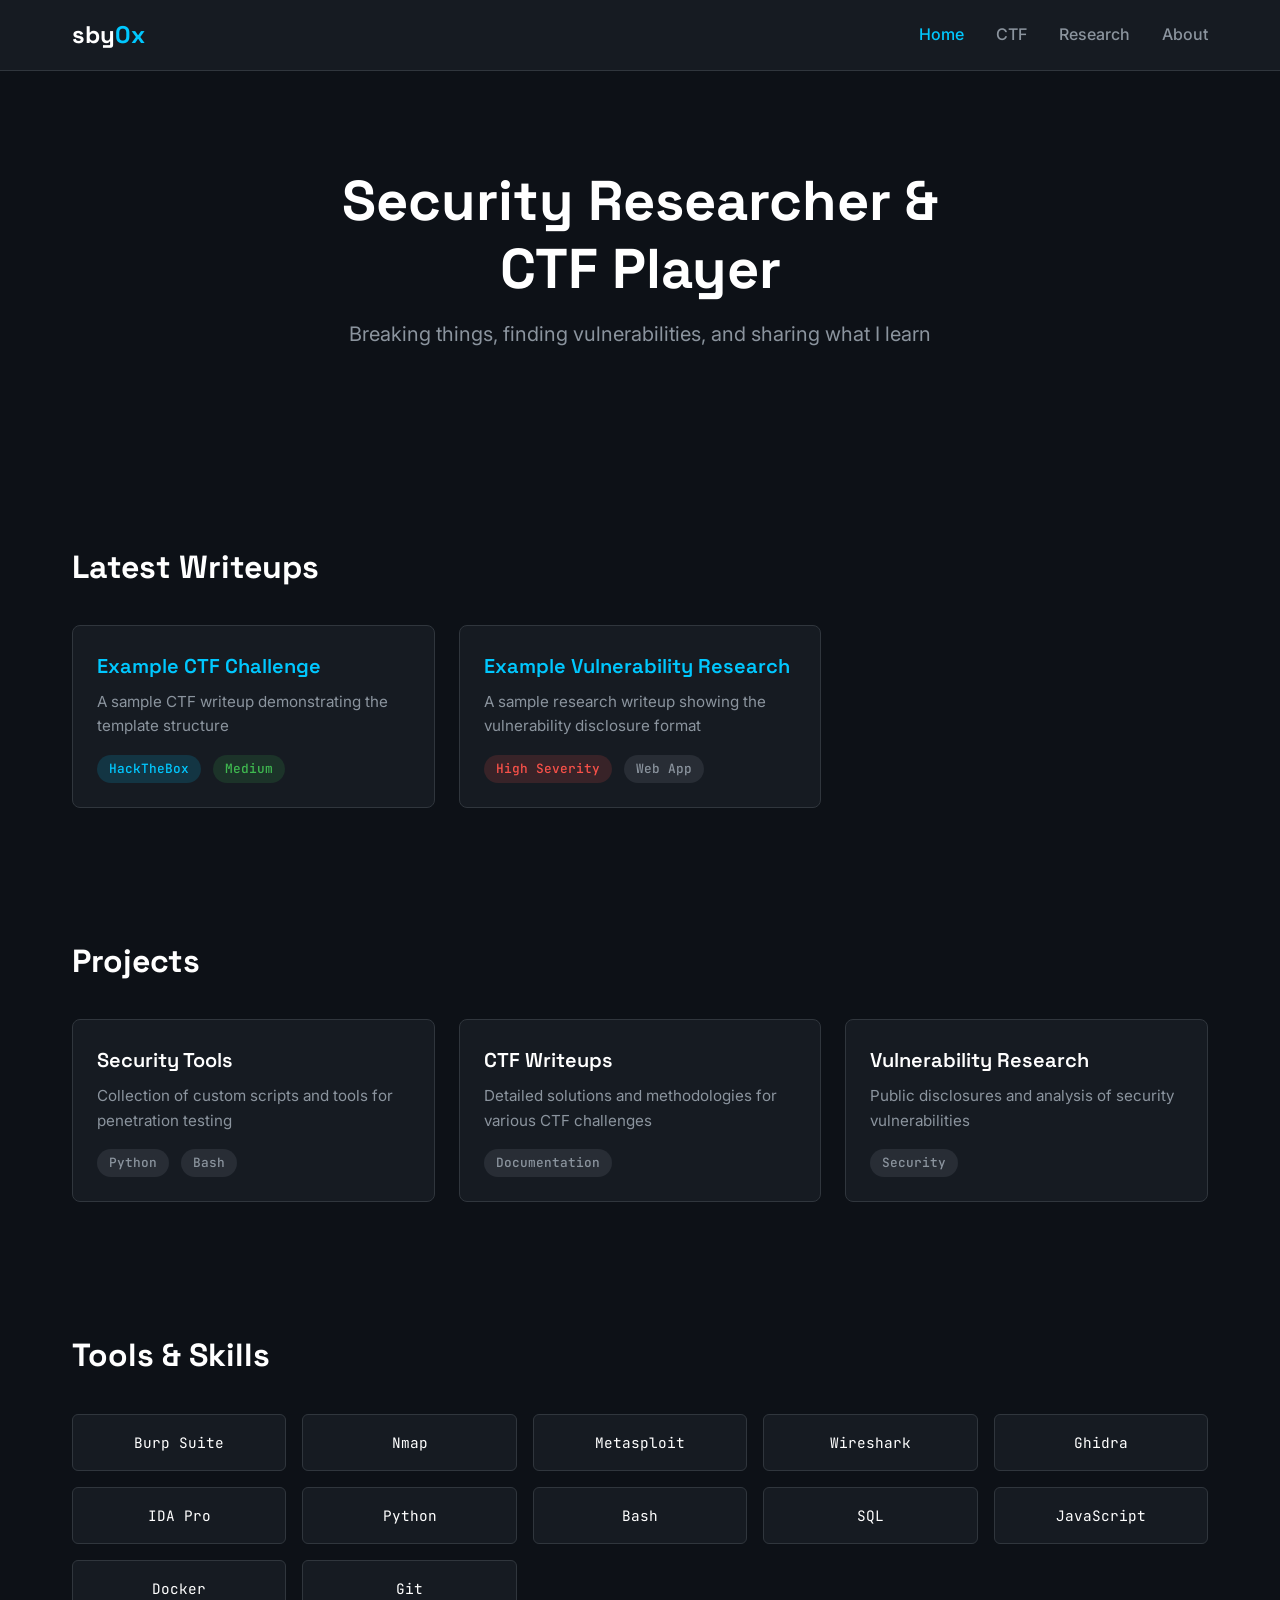
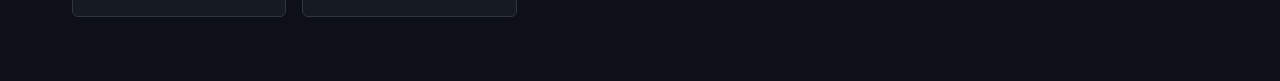
==== index.html @ 7ad6bf6d "My-website (copied layout of last website with explored HTML depth)" ====
<!DOCTYPE html>
<html lang="en">
<head>
  <meta charset="UTF-8">
  <meta name="viewport" content="width=device-width, initial-scale=1.0">
  <title>seby0x.dev</title>
  <link rel="stylesheet" href="css/styles.css">
</head>
<body>
  <nav>
    <div class="container nav-content">
      <a href="index.html" class="brand">
        <span class="sby">sby</span><span class="hex">0x</span>
      </a>
      <div class="nav-links">
        <a href="index.html" class="active">Home</a>
        <a href="ctf.html">CTF</a>
        <a href="research.html">Research</a>
        <a href="about.html">About</a>
      </div>
    </div>
  </nav>

  <section class="hero">
    <div class="container">
      <h1>Security Researcher &<br>CTF Player</h1>
      <p class="tagline">Breaking things, finding vulnerabilities, and sharing what I learn</p>
    </div>
  </section>

  <section class="section">
    <div class="container">
      <h2 class="section-title">Latest Writeups</h2>
      <div class="card-grid">
        <a href="ctf/example-ctf.html" class="card">
          <h3 class="card-title">Example CTF Challenge</h3>
          <p class="card-description">A sample CTF writeup demonstrating the template structure</p>
          <div class="card-meta">
            <span class="badge badge-cyan">HackTheBox</span>
            <span class="badge badge-green">Medium</span>
          </div>
        </a>
        <a href="research/example-vuln.html" class="card">
          <h3 class="card-title">Example Vulnerability Research</h3>
          <p class="card-description">A sample research writeup showing the vulnerability disclosure format</p>
          <div class="card-meta">
            <span class="badge badge-red">High Severity</span>
            <span class="badge badge-gray">Web App</span>
          </div>
        </a>
      </div>
    </div>
  </section>

  <section class="section">
    <div class="container">
      <h2 class="section-title">Projects</h2>
      <div class="card-grid">
        <div class="card">
          <h3 class="card-title">Security Tools</h3>
          <p class="card-description">Collection of custom scripts and tools for penetration testing</p>
          <div class="card-meta">
            <span class="badge badge-gray">Python</span>
            <span class="badge badge-gray">Bash</span>
          </div>
        </div>
        <div class="card">
          <h3 class="card-title">CTF Writeups</h3>
          <p class="card-description">Detailed solutions and methodologies for various CTF challenges</p>
          <div class="card-meta">
            <span class="badge badge-gray">Documentation</span>
          </div>
        </div>
        <div class="card">
          <h3 class="card-title">Vulnerability Research</h3>
          <p class="card-description">Public disclosures and analysis of security vulnerabilities</p>
          <div class="card-meta">
            <span class="badge badge-gray">Security</span>
          </div>
        </div>
      </div>
    </div>
  </section>

  <section class="section">
    <div class="container">
      <h2 class="section-title">Tools & Skills</h2>
      <div class="tools-grid">
        <div class="tool-item">Burp Suite</div>
        <div class="tool-item">Nmap</div>
        <div class="tool-item">Metasploit</div>
        <div class="tool-item">Wireshark</div>
        <div class="tool-item">Ghidra</div>
        <div class="tool-item">IDA Pro</div>
        <div class="tool-item">Python</div>
        <div class="tool-item">Bash</div>
        <div class="tool-item">SQL</div>
        <div class="tool-item">JavaScript</div>
        <div class="tool-item">Docker</div>
        <div class="tool-item">Git</div>
      </div>
    </div>
  </section>
</body>
</html>
---- css/styles.css ----
@import url('https://fonts.googleapis.com/css2?family=Inter:wght@400;500;600&family=JetBrains+Mono:wght@400;500&family=Space+Grotesk:wght@500;600;700&display=swap');

:root {
  --bg-primary: #0d1117;
  --bg-card: #161b22;
  --accent-cyan: #00c8ff;
  --severity-high: #f85149;
  --severity-low: #3fb950;
  --text-primary: #ffffff;
  --text-secondary: #8b949e;
  --border-color: #30363d;
}

* {
  margin: 0;
  padding: 0;
  box-sizing: border-box;
}

body {
  font-family: 'Inter', sans-serif;
  background-color: var(--bg-primary);
  color: var(--text-primary);
  line-height: 1.6;
}

h1, h2, h3, h4, h5, h6 {
  font-family: 'Space Grotesk', sans-serif;
}

code, pre {
  font-family: 'JetBrains Mono', monospace;
}

a {
  color: var(--accent-cyan);
  text-decoration: none;
  transition: opacity 0.2s;
}

a:hover {
  opacity: 0.8;
}

.container {
  max-width: 1200px;
  margin: 0 auto;
  padding: 0 2rem;
}

nav {
  background-color: var(--bg-card);
  border-bottom: 1px solid var(--border-color);
  padding: 1rem 0;
  position: sticky;
  top: 0;
  z-index: 100;
}

.nav-content {
  display: flex;
  justify-content: space-between;
  align-items: center;
}

.brand {
  font-family: 'Space Grotesk', sans-serif;
  font-size: 1.5rem;
  font-weight: 700;
  color: var(--text-primary);
}

.brand .sby {
  color: #ffffff;
}

.brand .hex {
  color: var(--accent-cyan);
}

.nav-links {
  display: flex;
  gap: 2rem;
}

.nav-links a {
  color: var(--text-secondary);
  font-weight: 500;
}

.nav-links a:hover,
.nav-links a.active {
  color: var(--accent-cyan);
}

.hero {
  padding: 6rem 0;
  text-align: center;
}

.hero h1 {
  font-size: 3.5rem;
  margin-bottom: 1rem;
  line-height: 1.2;
}

.hero .tagline {
  font-size: 1.25rem;
  color: var(--text-secondary);
  margin-bottom: 2rem;
}

.section {
  padding: 4rem 0;
}

.section-title {
  font-size: 2rem;
  margin-bottom: 2rem;
  color: var(--text-primary);
}

.card-grid {
  display: grid;
  grid-template-columns: repeat(auto-fill, minmax(320px, 1fr));
  gap: 1.5rem;
}

.card {
  background-color: var(--bg-card);
  border: 1px solid var(--border-color);
  border-radius: 8px;
  padding: 1.5rem;
  transition: transform 0.2s, border-color 0.2s;
}

.card:hover {
  transform: translateY(-4px);
  border-color: var(--accent-cyan);
}

.card-title {
  font-size: 1.25rem;
  font-weight: 600;
  margin-bottom: 0.5rem;
  font-family: 'Space Grotesk', sans-serif;
}

.card-description {
  color: var(--text-secondary);
  font-size: 0.95rem;
  margin-bottom: 1rem;
}

.card-meta {
  display: flex;
  gap: 0.75rem;
  flex-wrap: wrap;
}

.badge {
  display: inline-block;
  padding: 0.25rem 0.75rem;
  border-radius: 9999px;
  font-size: 0.8rem;
  font-weight: 500;
  font-family: 'JetBrains Mono', monospace;
}

.badge-cyan {
  background-color: rgba(0, 200, 255, 0.15);
  color: var(--accent-cyan);
}

.badge-red {
  background-color: rgba(248, 81, 73, 0.15);
  color: var(--severity-high);
}

.badge-green {
  background-color: rgba(63, 185, 80, 0.15);
  color: var(--severity-low);
}

.badge-gray {
  background-color: rgba(139, 148, 158, 0.15);
  color: var(--text-secondary);
}

.filters {
  display: flex;
  gap: 1rem;
  margin-bottom: 2rem;
  flex-wrap: wrap;
}

.search-bar {
  width: 100%;
  max-width: 400px;
  padding: 0.75rem 1rem;
  background-color: var(--bg-card);
  border: 1px solid var(--border-color);
  border-radius: 8px;
  color: var(--text-primary);
  font-family: 'Inter', sans-serif;
  font-size: 1rem;
  margin-bottom: 2rem;
}

.search-bar:focus {
  outline: none;
  border-color: var(--accent-cyan);
}

.filter-btn {
  padding: 0.5rem 1rem;
  background-color: var(--bg-card);
  border: 1px solid var(--border-color);
  border-radius: 6px;
  color: var(--text-secondary);
  cursor: pointer;
  font-family: 'Inter', sans-serif;
  font-size: 0.9rem;
  transition: all 0.2s;
}

.filter-btn:hover,
.filter-btn.active {
  background-color: var(--accent-cyan);
  color: var(--bg-primary);
  border-color: var(--accent-cyan);
}

.tools-grid {
  display: grid;
  grid-template-columns: repeat(auto-fill, minmax(200px, 1fr));
  gap: 1rem;
}

.tool-item {
  background-color: var(--bg-card);
  border: 1px solid var(--border-color);
  border-radius: 6px;
  padding: 1rem;
  text-align: center;
  font-family: 'JetBrains Mono', monospace;
  font-size: 0.9rem;
}

.about-content {
  display: grid;
  grid-template-columns: 1fr 1fr;
  gap: 3rem;
}

.about-text p {
  color: var(--text-secondary);
  margin-bottom: 1rem;
}

.skills-list {
  display: flex;
  flex-wrap: wrap;
  gap: 0.5rem;
  margin-top: 1rem;
}

.skill-tag {
  background-color: var(--bg-card);
  border: 1px solid var(--border-color);
  padding: 0.4rem 0.8rem;
  border-radius: 6px;
  font-size: 0.85rem;
  color: var(--text-secondary);
}

.contact-links {
  display: flex;
  gap: 1rem;
  margin-top: 2rem;
}

.contact-btn {
  display: inline-flex;
  align-items: center;
  gap: 0.5rem;
  padding: 0.75rem 1.5rem;
  background-color: var(--bg-card);
  border: 1px solid var(--border-color);
  border-radius: 8px;
  color: var(--text-primary);
  font-weight: 500;
  transition: all 0.2s;
}

.contact-btn:hover {
  border-color: var(--accent-cyan);
  color: var(--accent-cyan);
}

.writeup-content {
  max-width: 800px;
  margin: 0 auto;
}

.writeup-header {
  margin-bottom: 3rem;
  padding-bottom: 2rem;
  border-bottom: 1px solid var(--border-color);
}

.writeup-title {
  font-size: 2.5rem;
  margin-bottom: 1rem;
}

.writeup-meta {
  display: flex;
  gap: 1rem;
  flex-wrap: wrap;
}

.writeup-section {
  margin-bottom: 3rem;
}

.writeup-section h3 {
  font-size: 1.5rem;
  margin-bottom: 1rem;
  color: var(--accent-cyan);
}

.writeup-section p {
  color: var(--text-secondary);
  margin-bottom: 1rem;
}

.writeup-section ul {
  color: var(--text-secondary);
  margin-left: 1.5rem;
  margin-bottom: 1rem;
}

.writeup-section li {
  margin-bottom: 0.5rem;
}

.code-block {
  background-color: var(--bg-card);
  border: 1px solid var(--border-color);
  border-radius: 8px;
  padding: 1.5rem;
  margin: 1rem 0;
  overflow-x: auto;
}

.code-block code {
  color: var(--text-secondary);
  font-size: 0.9rem;
}

.code-block code::before {
  content: '$ ';
  color: var(--accent-cyan);
}

.remediation-box {
  background-color: rgba(63, 185, 80, 0.1);
  border: 1px solid var(--severity-low);
  border-radius: 8px;
  padding: 1.5rem;
  margin: 2rem 0;
}

.remediation-box h4 {
  color: var(--severity-low);
  margin-bottom: 0.5rem;
}

@media (max-width: 768px) {
  .hero h1 {
    font-size: 2.5rem;
  }
  
  .about-content {
    grid-template-columns: 1fr;
  }
  
  .nav-links {
    gap: 1rem;
  }
  
  .card-grid {
    grid-template-columns: 1fr;
  }
}
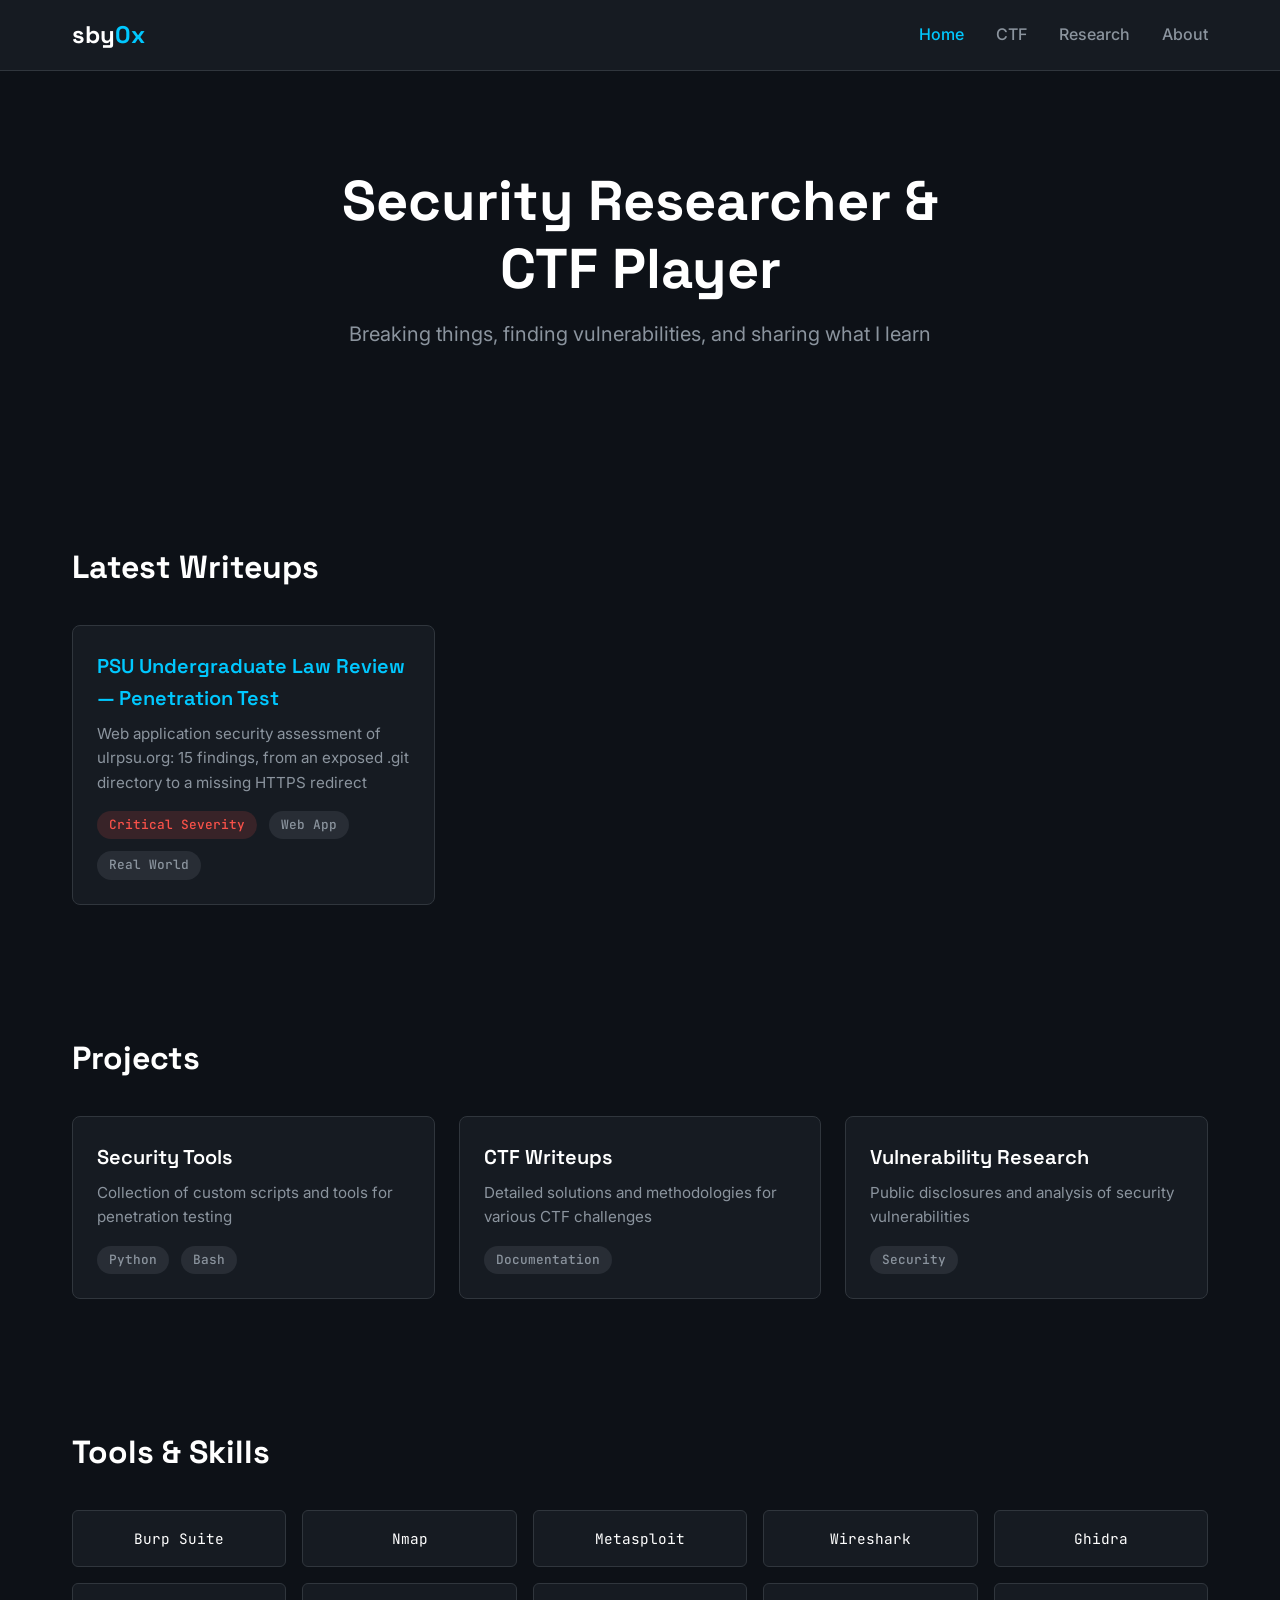
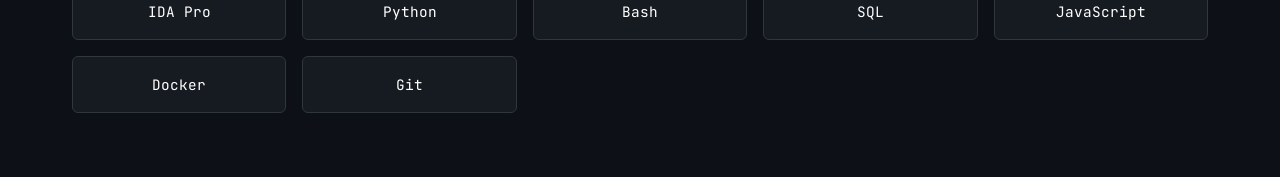
==== commit b8219622: "same commit message as last." ====
--- a/index.html
+++ b/index.html
@@ -32,20 +32,13 @@
     <div class="container">
       <h2 class="section-title">Latest Writeups</h2>
       <div class="card-grid">
-        <a href="ctf/example-ctf.html" class="card">
-          <h3 class="card-title">Example CTF Challenge</h3>
-          <p class="card-description">A sample CTF writeup demonstrating the template structure</p>
+        <a href="research/psu-ulr-pentest.html" class="card">
+          <h3 class="card-title">PSU Undergraduate Law Review — Penetration Test</h3>
+          <p class="card-description">Web application security assessment of ulrpsu.org: 15 findings, from an exposed .git directory to a missing HTTPS redirect</p>
           <div class="card-meta">
-            <span class="badge badge-cyan">HackTheBox</span>
-            <span class="badge badge-green">Medium</span>
-          </div>
-        </a>
-        <a href="research/example-vuln.html" class="card">
-          <h3 class="card-title">Example Vulnerability Research</h3>
-          <p class="card-description">A sample research writeup showing the vulnerability disclosure format</p>
-          <div class="card-meta">
-            <span class="badge badge-red">High Severity</span>
+            <span class="badge badge-red">Critical Severity</span>
             <span class="badge badge-gray">Web App</span>
+            <span class="badge badge-gray">Real World</span>
           </div>
         </a>
       </div>
--- a/css/styles.css
+++ b/css/styles.css
@@ -6,6 +6,9 @@
   --accent-cyan: #00c8ff;
   --severity-high: #f85149;
   --severity-low: #3fb950;
+  --severity-orange: #f0883e;
+  --severity-yellow: #d29922;
+  --severity-blue: #58a6ff;
   --text-primary: #ffffff;
   --text-secondary: #8b949e;
   --border-color: #30363d;
@@ -118,6 +121,11 @@
   font-size: 2rem;
   margin-bottom: 2rem;
   color: var(--text-primary);
+}
+
+.page-intro {
+  color: var(--text-secondary);
+  margin-bottom: 2rem;
 }
 
 .card-grid {
@@ -187,6 +195,21 @@
   color: var(--text-secondary);
 }
 
+.badge-orange {
+  background-color: rgba(240, 136, 62, 0.15);
+  color: var(--severity-orange);
+}
+
+.badge-yellow {
+  background-color: rgba(210, 153, 34, 0.15);
+  color: var(--severity-yellow);
+}
+
+.badge-blue {
+  background-color: rgba(88, 166, 255, 0.15);
+  color: var(--severity-blue);
+}
+
 .filters {
   display: flex;
   gap: 1rem;
@@ -375,6 +398,160 @@
 .remediation-box h4 {
   color: var(--severity-low);
   margin-bottom: 0.5rem;
+}
+
+.remediation-box p,
+.remediation-box li {
+  color: var(--text-secondary);
+}
+
+.remediation-box ul {
+  margin-left: 1.5rem;
+  margin-bottom: 1rem;
+}
+
+.writeup-subtitle {
+  font-size: 1.25rem;
+  color: var(--text-secondary);
+  margin-bottom: 1.5rem;
+}
+
+.overview-grid {
+  display: grid;
+  grid-template-columns: repeat(auto-fill, minmax(220px, 1fr));
+  gap: 1rem;
+}
+
+.overview-item {
+  background-color: var(--bg-card);
+  border: 1px solid var(--border-color);
+  border-radius: 8px;
+  padding: 1rem 1.25rem;
+}
+
+.overview-label {
+  display: block;
+  font-family: 'JetBrains Mono', monospace;
+  font-size: 0.8rem;
+  color: var(--accent-cyan);
+  text-transform: uppercase;
+  margin-bottom: 0.25rem;
+}
+
+.overview-item p {
+  margin-bottom: 0;
+}
+
+.severity-summary {
+  display: flex;
+  gap: 0.75rem;
+  flex-wrap: wrap;
+  margin-top: 1rem;
+}
+
+.finding-card {
+  background-color: var(--bg-card);
+  border: 1px solid var(--border-color);
+  border-left: 4px solid var(--text-secondary);
+  border-radius: 8px;
+  padding: 1.5rem;
+  margin-bottom: 1.5rem;
+}
+
+.finding-card.critical { border-left-color: var(--severity-high); }
+.finding-card.high { border-left-color: var(--severity-orange); }
+.finding-card.medium { border-left-color: var(--severity-yellow); }
+.finding-card.low { border-left-color: var(--severity-blue); }
+
+.finding-header {
+  display: flex;
+  justify-content: space-between;
+  align-items: flex-start;
+  gap: 1rem;
+  margin-bottom: 1rem;
+}
+
+.finding-id {
+  font-family: 'JetBrains Mono', monospace;
+  font-size: 0.85rem;
+  color: var(--accent-cyan);
+}
+
+.finding-title {
+  font-size: 1.2rem;
+  font-weight: 600;
+}
+
+.finding-field {
+  margin-bottom: 1rem;
+}
+
+.finding-field:last-child {
+  margin-bottom: 0;
+}
+
+.finding-label {
+  display: block;
+  font-family: 'Space Grotesk', sans-serif;
+  font-weight: 600;
+  font-size: 0.9rem;
+  color: var(--text-primary);
+  margin-bottom: 0.25rem;
+}
+
+.writeup-section .finding-field p,
+.finding-field p {
+  margin-bottom: 0.5rem;
+}
+
+.finding-field ul {
+  margin-bottom: 0.5rem;
+}
+
+.output-block {
+  background-color: var(--bg-primary);
+  border: 1px solid var(--border-color);
+  border-radius: 8px;
+  padding: 1rem 1.5rem;
+  margin: 0.5rem 0;
+  overflow-x: auto;
+  color: var(--text-secondary);
+  font-size: 0.85rem;
+}
+
+.finding-card .code-block {
+  background-color: var(--bg-primary);
+  padding: 1rem 1.5rem;
+  margin: 0.5rem 0;
+}
+
+.lessons-list {
+  counter-reset: lesson;
+  list-style: none;
+}
+
+.writeup-section .lessons-list {
+  margin-left: 0;
+}
+
+.lessons-list li {
+  counter-increment: lesson;
+  background-color: var(--bg-card);
+  border: 1px solid var(--border-color);
+  border-radius: 8px;
+  padding: 1.25rem 1.5rem;
+  margin-bottom: 1rem;
+}
+
+.lessons-list li::before {
+  content: counter(lesson, decimal-leading-zero);
+  font-family: 'JetBrains Mono', monospace;
+  color: var(--accent-cyan);
+  margin-right: 0.75rem;
+}
+
+.lessons-list strong {
+  color: var(--text-primary);
 }
 
 @media (max-width: 768px) {
@@ -393,4 +570,8 @@
   .card-grid {
     grid-template-columns: 1fr;
   }
-}
+
+  .finding-header {
+    flex-direction: column;
+  }
+}
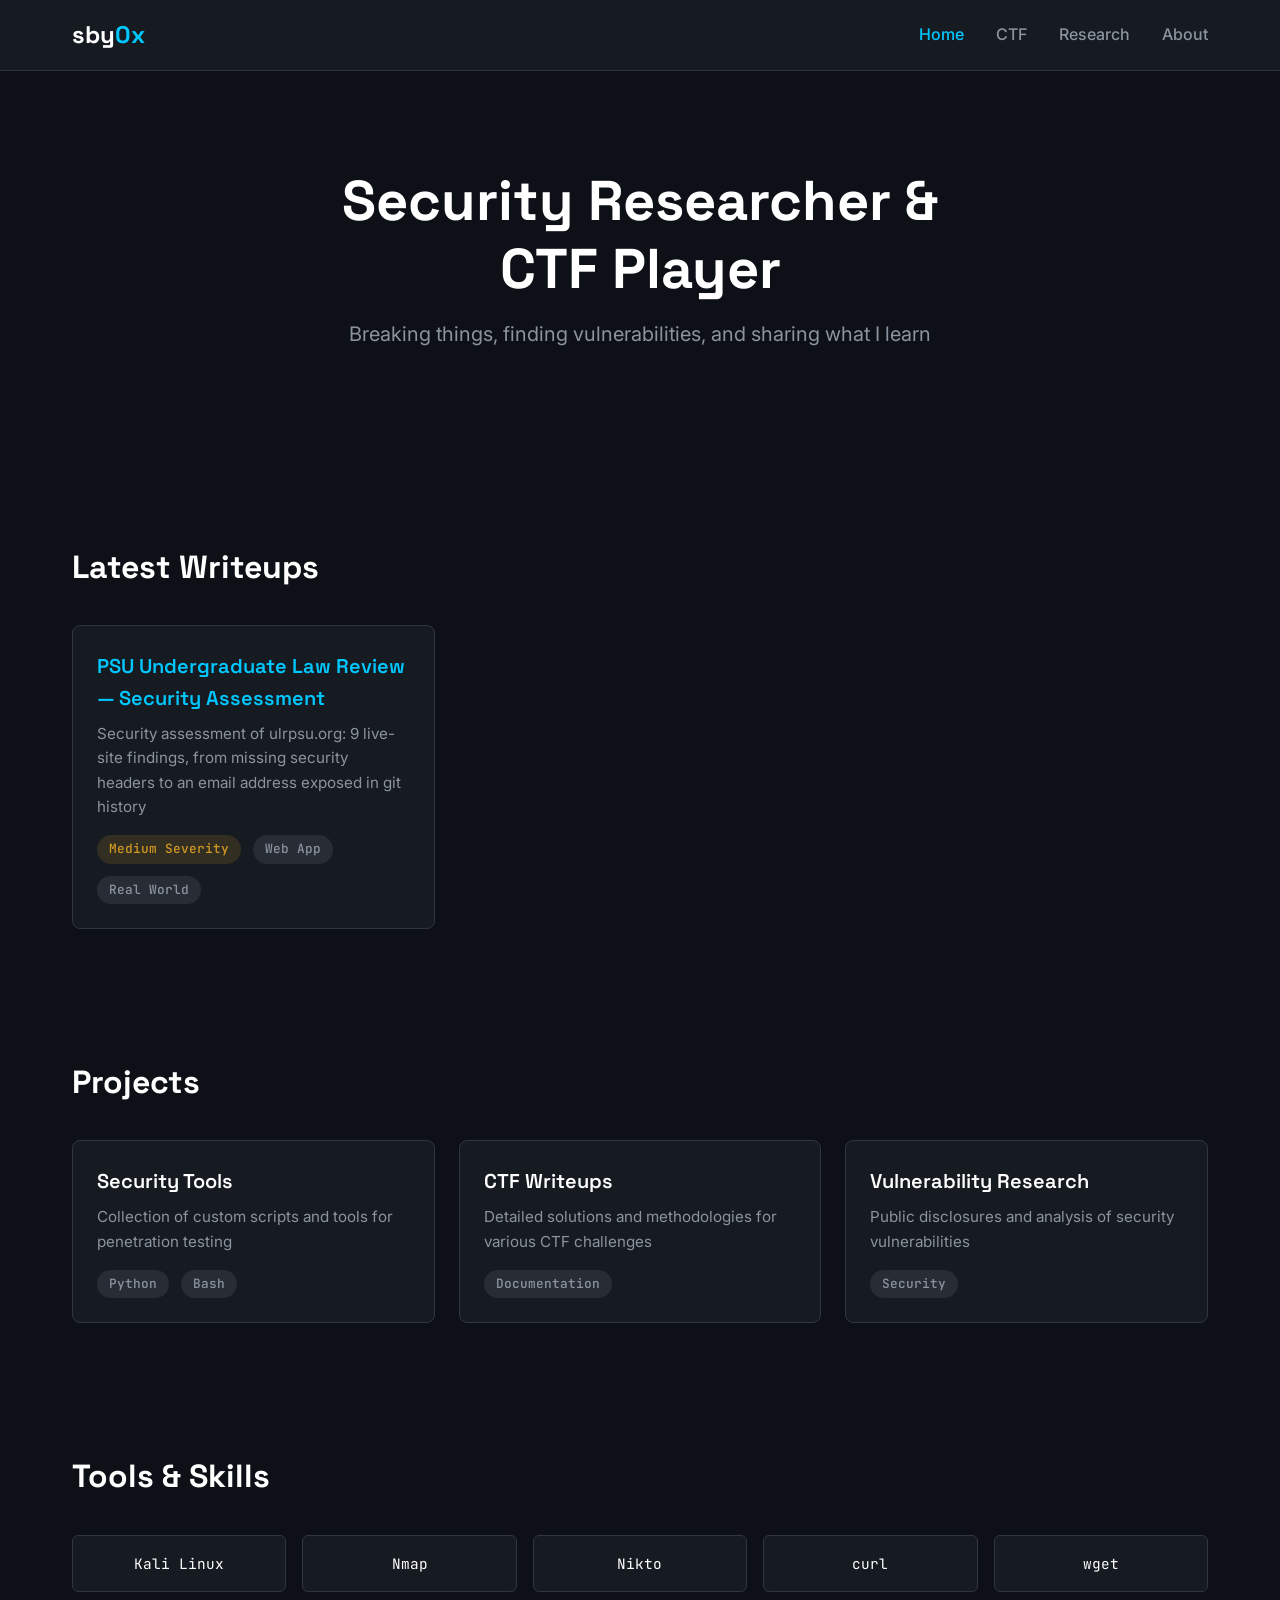
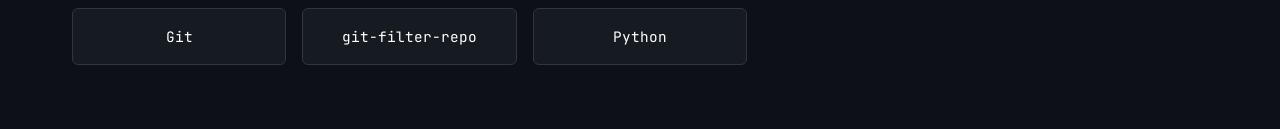
==== commit f0c09503: "upadting the ulr website writeup. dividing sections between live website tests and local - with pers" ====
--- a/index.html
+++ b/index.html
@@ -33,10 +33,10 @@
       <h2 class="section-title">Latest Writeups</h2>
       <div class="card-grid">
         <a href="research/psu-ulr-pentest.html" class="card">
-          <h3 class="card-title">PSU Undergraduate Law Review — Penetration Test</h3>
-          <p class="card-description">Web application security assessment of ulrpsu.org: 15 findings, from an exposed .git directory to a missing HTTPS redirect</p>
+          <h3 class="card-title">PSU Undergraduate Law Review — Security Assessment</h3>
+          <p class="card-description">Security assessment of ulrpsu.org: 9 live-site findings, from missing security headers to an email address exposed in git history</p>
           <div class="card-meta">
-            <span class="badge badge-red">Critical Severity</span>
+            <span class="badge badge-yellow">Medium Severity</span>
             <span class="badge badge-gray">Web App</span>
             <span class="badge badge-gray">Real World</span>
           </div>
@@ -79,18 +79,14 @@
     <div class="container">
       <h2 class="section-title">Tools & Skills</h2>
       <div class="tools-grid">
-        <div class="tool-item">Burp Suite</div>
+        <div class="tool-item">Kali Linux</div>
         <div class="tool-item">Nmap</div>
-        <div class="tool-item">Metasploit</div>
-        <div class="tool-item">Wireshark</div>
-        <div class="tool-item">Ghidra</div>
-        <div class="tool-item">IDA Pro</div>
+        <div class="tool-item">Nikto</div>
+        <div class="tool-item">curl</div>
+        <div class="tool-item">wget</div>
+        <div class="tool-item">Git</div>
+        <div class="tool-item">git-filter-repo</div>
         <div class="tool-item">Python</div>
-        <div class="tool-item">Bash</div>
-        <div class="tool-item">SQL</div>
-        <div class="tool-item">JavaScript</div>
-        <div class="tool-item">Docker</div>
-        <div class="tool-item">Git</div>
       </div>
     </div>
   </section>
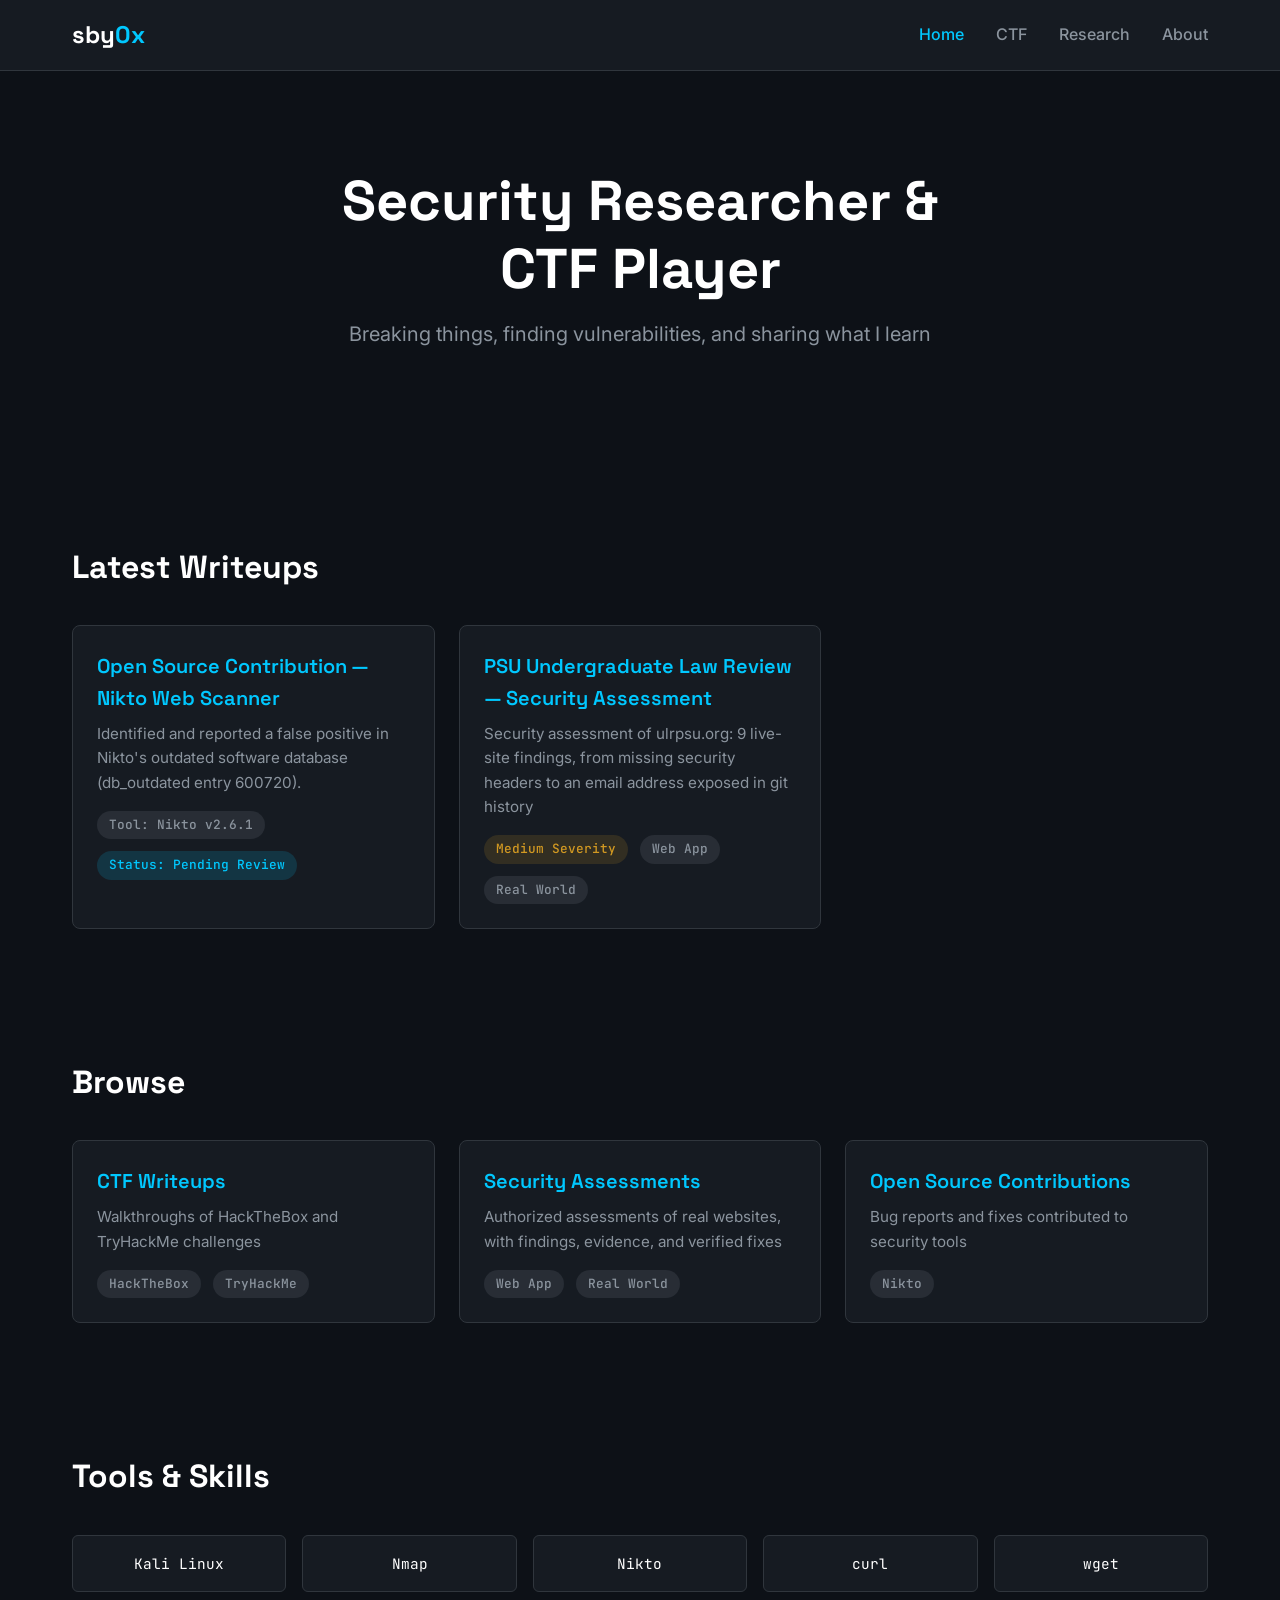
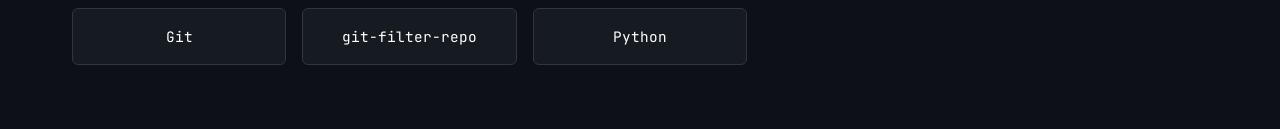
==== commit 1333edc0: "Bug report on Nikto added to research page. Adding new filter button for contributions made to tools" ====
--- a/index.html
+++ b/index.html
@@ -32,6 +32,14 @@
     <div class="container">
       <h2 class="section-title">Latest Writeups</h2>
       <div class="card-grid">
+        <a href="research/nikto-false-positive.html" class="card">
+          <h3 class="card-title">Open Source Contribution — Nikto Web Scanner</h3>
+          <p class="card-description">Identified and reported a false positive in Nikto's outdated software database (db_outdated entry 600720).</p>
+          <div class="card-meta">
+            <span class="badge badge-gray">Tool: Nikto v2.6.1</span>
+            <span class="badge badge-cyan">Status: Pending Review</span>
+          </div>
+        </a>
         <a href="research/psu-ulr-pentest.html" class="card">
           <h3 class="card-title">PSU Undergraduate Law Review — Security Assessment</h3>
           <p class="card-description">Security assessment of ulrpsu.org: 9 live-site findings, from missing security headers to an email address exposed in git history</p>
@@ -47,30 +55,31 @@
 
   <section class="section">
     <div class="container">
-      <h2 class="section-title">Projects</h2>
+      <h2 class="section-title">Browse</h2>
       <div class="card-grid">
-        <div class="card">
-          <h3 class="card-title">Security Tools</h3>
-          <p class="card-description">Collection of custom scripts and tools for penetration testing</p>
+        <a href="ctf.html" class="card">
+          <h3 class="card-title">CTF Writeups</h3>
+          <p class="card-description">Walkthroughs of HackTheBox and TryHackMe challenges</p>
           <div class="card-meta">
-            <span class="badge badge-gray">Python</span>
-            <span class="badge badge-gray">Bash</span>
+            <span class="badge badge-gray">HackTheBox</span>
+            <span class="badge badge-gray">TryHackMe</span>
           </div>
-        </div>
-        <div class="card">
-          <h3 class="card-title">CTF Writeups</h3>
-          <p class="card-description">Detailed solutions and methodologies for various CTF challenges</p>
+        </a>
+        <a href="research.html" class="card">
+          <h3 class="card-title">Security Assessments</h3>
+          <p class="card-description">Authorized assessments of real websites, with findings, evidence, and verified fixes</p>
           <div class="card-meta">
-            <span class="badge badge-gray">Documentation</span>
+            <span class="badge badge-gray">Web App</span>
+            <span class="badge badge-gray">Real World</span>
           </div>
-        </div>
-        <div class="card">
-          <h3 class="card-title">Vulnerability Research</h3>
-          <p class="card-description">Public disclosures and analysis of security vulnerabilities</p>
+        </a>
+        <a href="research.html#contribution" class="card">
+          <h3 class="card-title">Open Source Contributions</h3>
+          <p class="card-description">Bug reports and fixes contributed to security tools</p>
           <div class="card-meta">
-            <span class="badge badge-gray">Security</span>
+            <span class="badge badge-gray">Nikto</span>
           </div>
-        </div>
+        </a>
       </div>
     </div>
   </section>
--- a/css/styles.css
+++ b/css/styles.css
@@ -164,6 +164,18 @@
   display: flex;
   gap: 0.75rem;
   flex-wrap: wrap;
+}
+
+.card-actions {
+  display: flex;
+  gap: 0.75rem;
+  flex-wrap: wrap;
+  margin-top: 1.25rem;
+}
+
+.card-actions .contact-btn {
+  padding: 0.5rem 0.875rem;
+  font-size: 0.85rem;
 }
 
 .badge {
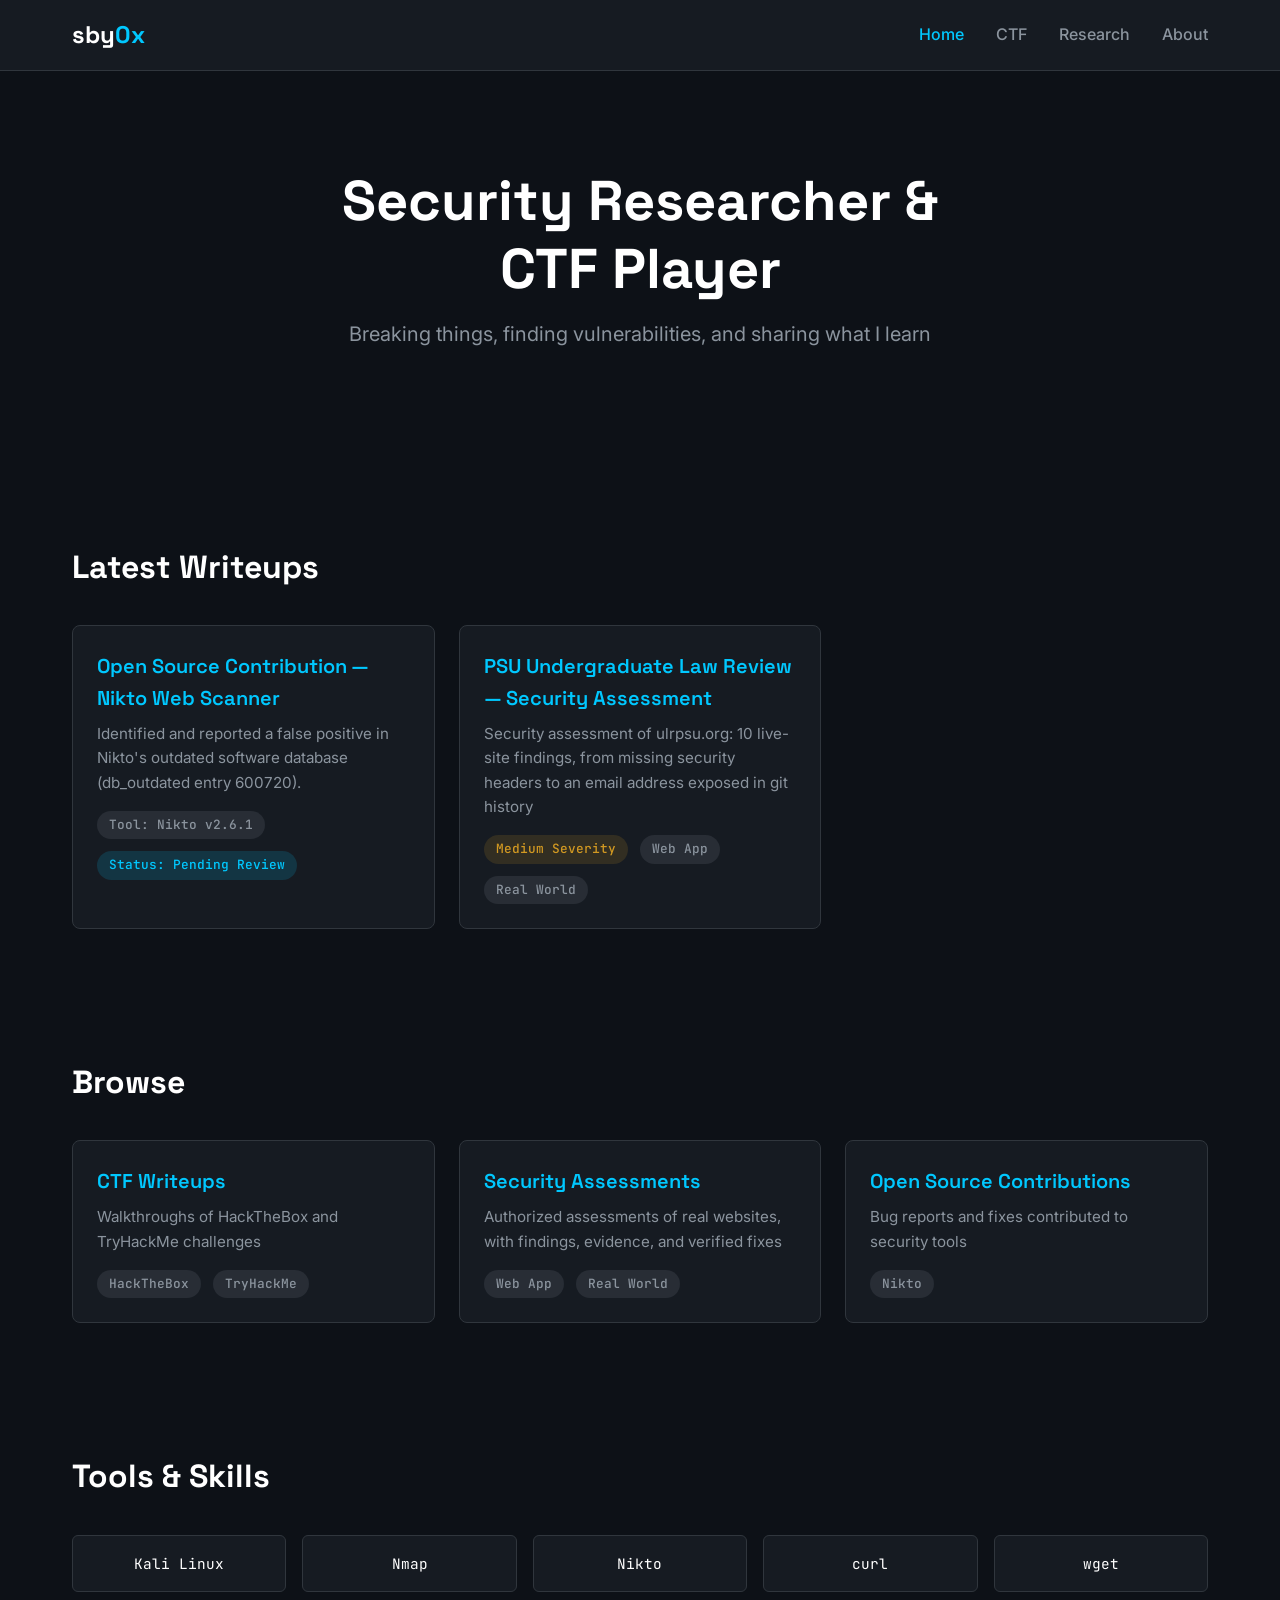
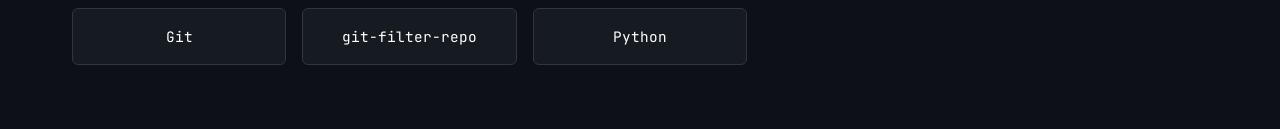
==== commit 768ee33d: "adding new notes and a new RECON to the website pen test" ====
--- a/index.html
+++ b/index.html
@@ -42,7 +42,7 @@
         </a>
         <a href="research/psu-ulr-pentest.html" class="card">
           <h3 class="card-title">PSU Undergraduate Law Review — Security Assessment</h3>
-          <p class="card-description">Security assessment of ulrpsu.org: 9 live-site findings, from missing security headers to an email address exposed in git history</p>
+          <p class="card-description">Security assessment of ulrpsu.org: 10 live-site findings, from missing security headers to an email address exposed in git history</p>
           <div class="card-meta">
             <span class="badge badge-yellow">Medium Severity</span>
             <span class="badge badge-gray">Web App</span>
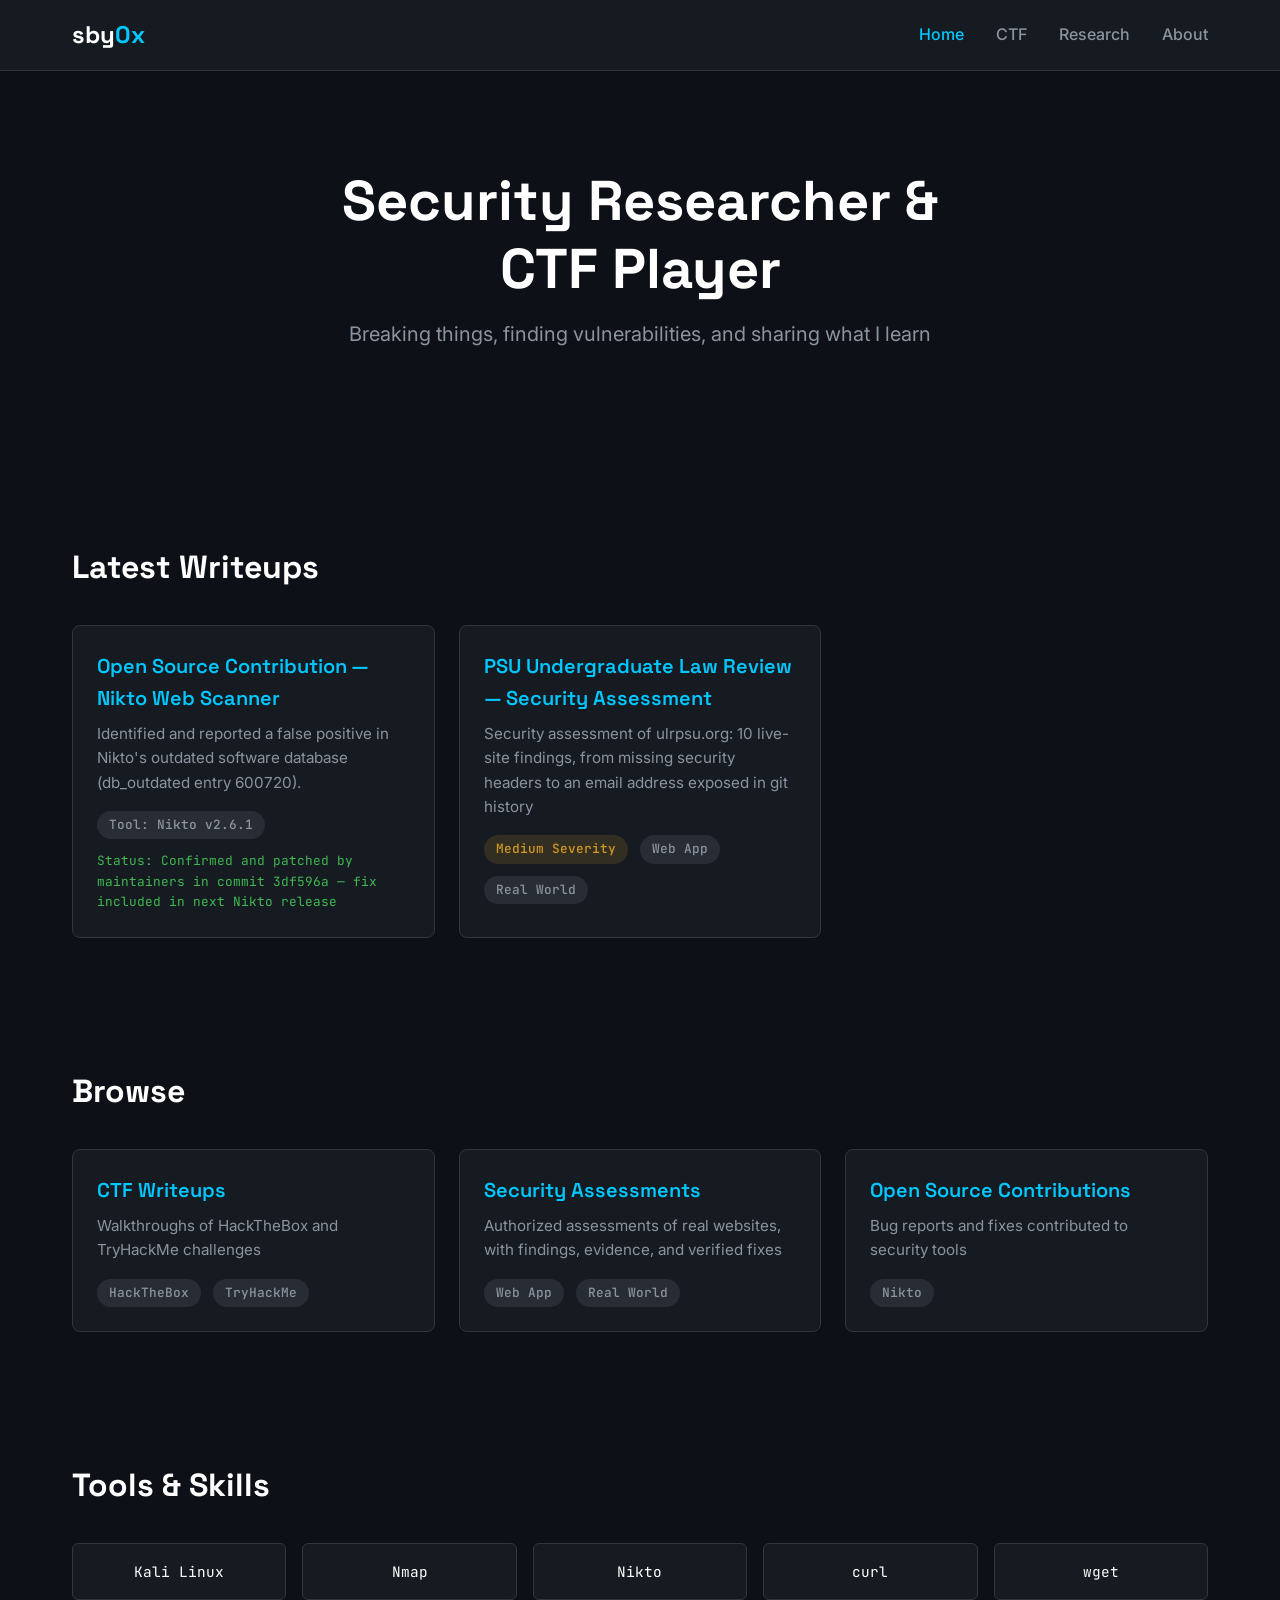
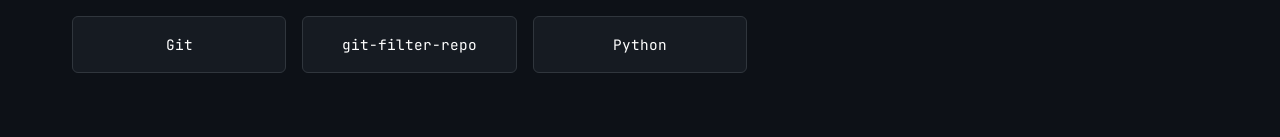
==== commit 8ec7602d: "confirmed nikto issue - Being fixed next branch pull" ====
--- a/index.html
+++ b/index.html
@@ -37,8 +37,8 @@
           <p class="card-description">Identified and reported a false positive in Nikto's outdated software database (db_outdated entry 600720).</p>
           <div class="card-meta">
             <span class="badge badge-gray">Tool: Nikto v2.6.1</span>
-            <span class="badge badge-cyan">Status: Pending Review</span>
           </div>
+          <p class="card-status">Status: Confirmed and patched by maintainers in commit 3df596a — fix included in next Nikto release</p>
         </a>
         <a href="research/psu-ulr-pentest.html" class="card">
           <h3 class="card-title">PSU Undergraduate Law Review — Security Assessment</h3>
--- a/css/styles.css
+++ b/css/styles.css
@@ -164,6 +164,13 @@
   display: flex;
   gap: 0.75rem;
   flex-wrap: wrap;
+}
+
+.card-status {
+  color: var(--severity-low);
+  font-family: 'JetBrains Mono', monospace;
+  font-size: 0.8rem;
+  margin-top: 0.75rem;
 }
 
 .card-actions {
